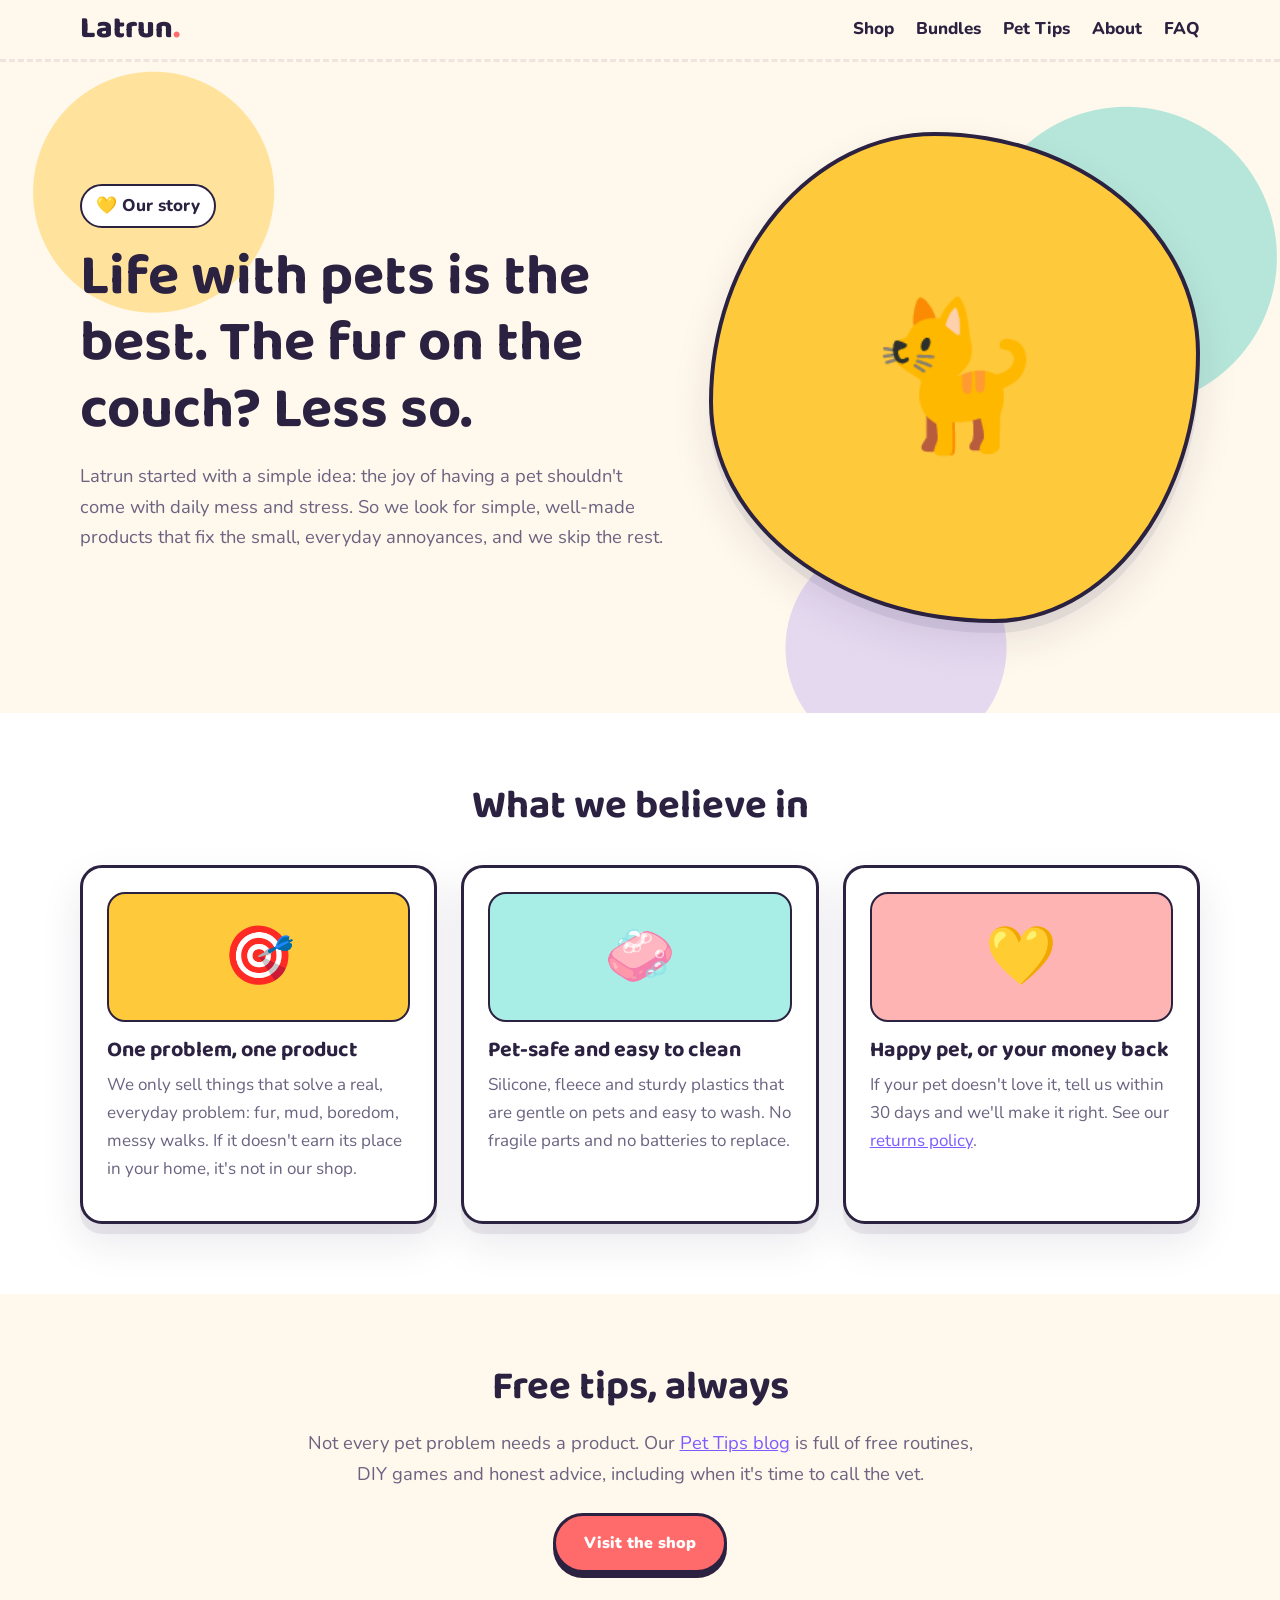
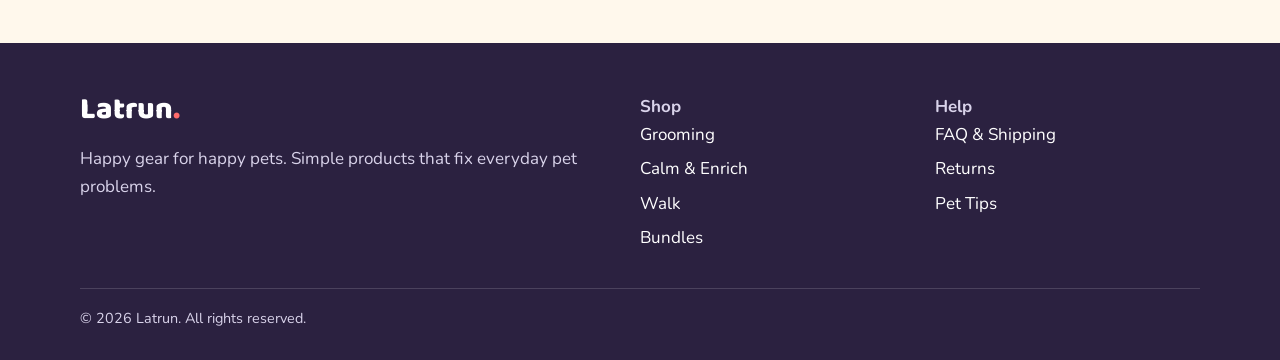
==== about.html @ b6632fc1 "Latrun site v1" ====
<!DOCTYPE html>
<html lang="en">
<head>
  <meta charset="UTF-8">
  <meta name="viewport" content="width=device-width, initial-scale=1.0">
  <title>About Latrun | Happy Gear for Happy Pets</title>
  <meta name="description" content="Latrun makes simple, pet-safe products that fix the small, everyday annoyances of life with dogs and cats. Here's what we believe in.">
  <link rel="preconnect" href="https://fonts.googleapis.com">
  <link rel="preconnect" href="https://fonts.gstatic.com" crossorigin>
  <link href="https://fonts.googleapis.com/css2?family=Baloo+2:wght@600;800&family=Nunito:wght@400;700;800;900&display=swap" rel="stylesheet">
  <link rel="stylesheet" href="styles.css">
</head>
<body>

<nav class="nav">
  <div class="container">
    <a href="index.html" class="logo">Latrun<span>.</span></a>
    <ul>
      <li><a href="shop.html">Shop</a></li>
      <li><a href="shop.html#bundles">Bundles</a></li>
      <li><a href="blog.html">Pet Tips</a></li>
      <li><a href="about.html">About</a></li>
      <li><a href="faq.html">FAQ</a></li>
    </ul>
  </div>
</nav>

<header class="hero">
  <div class="container">
    <div>
      <span class="badge">💛 Our story</span>
      <h1>Life with pets is the best. The fur on the couch? Less so.</h1>
      <p class="lead">Latrun started with a simple idea: the joy of having a pet shouldn't come with daily mess and stress. So we look for simple, well-made products that fix the small, everyday annoyances, and we skip the rest.</p>
    </div>
    <div class="hero-art" aria-hidden="true">🐈</div>
  </div>
</header>

<section class="band-white">
  <div class="container">
    <div class="center"><h2>What we believe in</h2></div>
    <div class="grid grid-3" style="margin-top:36px">
      <div class="card">
        <div class="art bg-sun">🎯</div>
        <h3>One problem, one product</h3>
        <p>We only sell things that solve a real, everyday problem: fur, mud, boredom, messy walks. If it doesn't earn its place in your home, it's not in our shop.</p>
      </div>
      <div class="card">
        <div class="art bg-teal">🧼</div>
        <h3>Pet-safe and easy to clean</h3>
        <p>Silicone, fleece and sturdy plastics that are gentle on pets and easy to wash. No fragile parts and no batteries to replace.</p>
      </div>
      <div class="card">
        <div class="art bg-coral">💛</div>
        <h3>Happy pet, or your money back</h3>
        <p>If your pet doesn't love it, tell us within 30 days and we'll make it right. See our <a href="faq.html#returns">returns policy</a>.</p>
      </div>
    </div>
  </div>
</section>

<section>
  <div class="container center">
    <h2>Free tips, always</h2>
    <p class="lead">Not every pet problem needs a product. Our <a href="blog.html">Pet Tips blog</a> is full of free routines, DIY games and honest advice, including when it's time to call the vet.</p>
    <div style="margin-top:24px"><a href="shop.html" class="btn btn-primary">Visit the shop</a></div>
  </div>
</section>

<footer>
  <div class="container">
    <div>
      <div class="logo">Latrun<span style="color:var(--coral)">.</span></div>
      <p>Happy gear for happy pets. Simple products that fix everyday pet problems.</p>
    </div>
    <div>
      <strong>Shop</strong>
      <a href="shop.html#grooming">Grooming</a>
      <a href="shop.html#enrichment">Calm &amp; Enrich</a>
      <a href="shop.html#walk">Walk</a>
      <a href="shop.html#bundles">Bundles</a>
    </div>
    <div>
      <strong>Help</strong>
      <a href="faq.html">FAQ &amp; Shipping</a>
      <a href="faq.html#returns">Returns</a>
      <a href="blog.html">Pet Tips</a>
    </div>
    <div class="fine">© 2026 Latrun. All rights reserved.</div>
  </div>
</footer>

</body>
</html>
---- styles.css ----
/* Latrun — playful pet store theme */
:root {
  --sun: #FFC93C;
  --coral: #FF6B6B;
  --teal: #2EC4B6;
  --grape: #7B5CFF;
  --mint: #C7F9E5;
  --cream: #FFF8EC;
  --ink: #2B2140;
  --muted: #6B6380;
  --white: #ffffff;
  --radius: 22px;
  --shadow: 0 10px 0 rgba(43, 33, 64, 0.08), 0 18px 40px rgba(43, 33, 64, 0.10);
}

* { box-sizing: border-box; }

body {
  margin: 0;
  font-family: "Nunito", system-ui, sans-serif;
  color: var(--ink);
  background: var(--cream);
  line-height: 1.65;
  font-size: 17px;
}

h1, h2, h3, .logo { font-family: "Baloo 2", "Nunito", sans-serif; line-height: 1.15; }
h1 { font-size: clamp(2.3rem, 5vw, 3.6rem); margin: 0 0 16px; }
h2 { font-size: clamp(1.8rem, 3.5vw, 2.5rem); margin: 0 0 12px; }
h3 { font-size: 1.35rem; margin: 0 0 8px; }
a { color: var(--grape); }
img { max-width: 100%; }

.container { width: min(1120px, 92%); margin: 0 auto; }
.center { text-align: center; }
.lead { font-size: 1.15rem; color: var(--muted); max-width: 680px; }
.center .lead { margin-left: auto; margin-right: auto; }

/* Announcement + nav */
.announce {
  background: var(--ink);
  color: var(--sun);
  text-align: center;
  font-weight: 800;
  font-size: 0.95rem;
  padding: 8px 12px;
}

.nav {
  position: sticky; top: 0; z-index: 10;
  background: rgba(255, 248, 236, 0.92);
  backdrop-filter: blur(8px);
  border-bottom: 3px dashed rgba(43, 33, 64, 0.08);
}
.nav .container { display: flex; align-items: center; justify-content: space-between; padding: 12px 0; gap: 16px; }
.logo { font-size: 1.9rem; font-weight: 800; text-decoration: none; color: var(--ink); }
.logo span { color: var(--coral); }
.nav ul { list-style: none; display: flex; gap: 22px; margin: 0; padding: 0; flex-wrap: wrap; }
.nav a { text-decoration: none; color: var(--ink); font-weight: 800; }
.nav a:hover { color: var(--coral); }

/* Buttons */
.btn {
  display: inline-block;
  padding: 14px 28px;
  border-radius: 999px;
  font-weight: 900;
  text-decoration: none;
  border: 3px solid var(--ink);
  box-shadow: 0 5px 0 var(--ink);
  transition: transform .12s, box-shadow .12s;
  cursor: pointer;
  font-size: 1rem;
  font-family: inherit;
}
.btn:hover { transform: translateY(2px); box-shadow: 0 3px 0 var(--ink); }
.btn-primary { background: var(--coral); color: var(--white); }
.btn-sun { background: var(--sun); color: var(--ink); }
.btn-ghost { background: var(--white); color: var(--ink); }
.btn-soon { background: var(--mint); color: var(--ink); font-size: .9rem; padding: 10px 18px; }

/* Hero */
.hero {
  padding: 70px 0 90px;
  background:
    radial-gradient(circle at 12% 20%, rgba(255, 201, 60, .45) 0 120px, transparent 121px),
    radial-gradient(circle at 88% 30%, rgba(46, 196, 182, .35) 0 150px, transparent 151px),
    radial-gradient(circle at 70% 90%, rgba(123, 92, 255, .20) 0 110px, transparent 111px);
}
.hero .container { display: grid; grid-template-columns: 1.2fr 1fr; gap: 40px; align-items: center; }
.hero .badge {
  display: inline-block; background: var(--white); border: 2px solid var(--ink);
  border-radius: 999px; padding: 6px 14px; font-weight: 800; margin-bottom: 16px;
}
.hero-actions { display: flex; gap: 14px; flex-wrap: wrap; margin-top: 26px; }
.hero-art {
  font-size: 9rem; text-align: center;
  background: var(--sun); border: 4px solid var(--ink); border-radius: 46% 54% 42% 58% / 55% 45% 55% 45%;
  aspect-ratio: 1; display: grid; place-items: center; box-shadow: var(--shadow);
  animation: wobble 6s ease-in-out infinite;
}
@keyframes wobble {
  0%, 100% { border-radius: 46% 54% 42% 58% / 55% 45% 55% 45%; transform: rotate(-2deg); }
  50% { border-radius: 58% 42% 55% 45% / 45% 55% 45% 55%; transform: rotate(2deg); }
}

/* Sections */
section { padding: 70px 0; }
.band-teal { background: var(--teal); color: var(--white); }
.band-teal .lead { color: rgba(255,255,255,.9); }
.band-grape { background: var(--grape); color: var(--white); }
.band-grape .lead { color: rgba(255,255,255,.9); }
.band-white { background: var(--white); }

/* Trust strip */
.trust { display: grid; grid-template-columns: repeat(4, 1fr); gap: 18px; }
.trust div {
  background: var(--white); border: 3px solid var(--ink); border-radius: var(--radius);
  padding: 18px; text-align: center; font-weight: 800; color: var(--ink);
}
.trust .icon { font-size: 2rem; display: block; }

/* Cards */
.grid { display: grid; gap: 24px; }
.grid-3 { grid-template-columns: repeat(3, 1fr); }
.grid-4 { grid-template-columns: repeat(4, 1fr); }

.card {
  background: var(--white); color: var(--ink);
  border: 3px solid var(--ink); border-radius: var(--radius);
  padding: 24px; box-shadow: var(--shadow);
  display: flex; flex-direction: column;
}
.card p { color: var(--muted); margin: 0 0 14px; }
.card .art {
  font-size: 3.6rem; height: 130px; border-radius: 18px; display: grid; place-items: center;
  margin-bottom: 16px; border: 2px solid var(--ink);
}
.bg-sun { background: var(--sun); }
.bg-coral { background: #FFB4B4; }
.bg-teal { background: #A8EDE6; }
.bg-grape { background: #D3C8FF; }
.bg-mint { background: var(--mint); }

.price { font-family: "Baloo 2", sans-serif; font-size: 1.6rem; font-weight: 800; color: var(--ink); }
.price s { font-size: 1.05rem; color: var(--muted); font-weight: 600; margin-left: 6px; }
.card-foot { margin-top: auto; display: flex; align-items: center; justify-content: space-between; gap: 10px; flex-wrap: wrap; }
.tag {
  display: inline-block; font-size: .8rem; font-weight: 900; text-transform: uppercase; letter-spacing: .04em;
  background: var(--ink); color: var(--sun); border-radius: 999px; padding: 3px 10px; margin-bottom: 10px; align-self: flex-start;
}
.card ul { padding-left: 20px; margin: 0 0 16px; color: var(--muted); }

/* Product detail rows on shop page */
.product {
  display: grid; grid-template-columns: 300px 1fr; gap: 32px; align-items: start;
  background: var(--white); border: 3px solid var(--ink); border-radius: var(--radius);
  padding: 28px; margin-bottom: 28px; box-shadow: var(--shadow);
}
.product .art { font-size: 6rem; height: 260px; border-radius: 18px; display: grid; place-items: center; border: 2px solid var(--ink); }
.product h3 { font-size: 1.7rem; }
.product .why { color: var(--muted); }
.product .how { background: var(--cream); border-radius: 14px; padding: 14px 18px; margin: 14px 0; }
.product .how strong { display: block; margin-bottom: 4px; }

.category-title { display: flex; align-items: center; gap: 12px; margin: 50px 0 22px; }
.category-title .pill { font-size: 1.8rem; background: var(--sun); border: 3px solid var(--ink); border-radius: 50%; width: 58px; height: 58px; display: grid; place-items: center; }

/* Video slots */
.video-slot {
  aspect-ratio: 9 / 16; max-height: 420px; width: 100%;
  border: 3px dashed var(--ink); border-radius: var(--radius);
  display: grid; place-items: center; text-align: center; padding: 18px;
  background: repeating-linear-gradient(45deg, #fff, #fff 14px, #FFF1CC 14px, #FFF1CC 28px);
  font-weight: 800; color: var(--ink);
}
.video-slot .play {
  width: 70px; height: 70px; border-radius: 50%; background: var(--coral); color: #fff;
  display: grid; place-items: center; font-size: 1.8rem; margin: 0 auto 10px; border: 3px solid var(--ink);
}

/* Articles */
.article-card .art { height: 150px; }
.article-card a.read { font-weight: 900; text-decoration: none; }

.article { background: var(--white); }
.article .container { max-width: 760px; }
.article h1 { font-size: clamp(2rem, 4.5vw, 2.9rem); }
.article h2 { font-size: 1.7rem; margin-top: 38px; }
.article .meta { color: var(--muted); font-weight: 700; margin-bottom: 28px; }
.article .callout {
  background: var(--mint); border: 3px solid var(--ink); border-radius: var(--radius); padding: 20px 24px; margin: 30px 0;
}
.article .note {
  background: #FFF1CC; border-left: 6px solid var(--sun); border-radius: 10px; padding: 14px 18px; margin: 24px 0;
}
.breadcrumb { font-size: .95rem; font-weight: 700; margin-bottom: 10px; }
.breadcrumb a { text-decoration: none; }

/* FAQ */
details {
  background: var(--white); border: 3px solid var(--ink); border-radius: 18px;
  padding: 16px 20px; margin-bottom: 14px;
}
summary { font-weight: 900; cursor: pointer; font-size: 1.1rem; }
details p { color: var(--muted); margin: 10px 0 0; }

/* Newsletter */
.newsletter form { display: flex; gap: 12px; justify-content: center; flex-wrap: wrap; margin-top: 20px; }
.newsletter input {
  padding: 14px 20px; border-radius: 999px; border: 3px solid var(--ink); font-size: 1rem; min-width: 280px; font-family: inherit;
}

/* Footer */
footer { background: var(--ink); color: #D9D3EA; padding: 50px 0 30px; }
footer .container { display: grid; grid-template-columns: 2fr 1fr 1fr; gap: 30px; }
footer a { color: #fff; text-decoration: none; display: block; margin-bottom: 6px; }
footer .logo { color: #fff; }
footer .fine { grid-column: 1 / -1; border-top: 1px solid rgba(255,255,255,.15); padding-top: 18px; font-size: .9rem; }

/* Responsive */
@media (max-width: 900px) {
  .hero .container, .product { grid-template-columns: 1fr; }
  .grid-3, .grid-4, .trust { grid-template-columns: repeat(2, 1fr); }
  footer .container { grid-template-columns: 1fr; }
  .hero-art { max-width: 320px; margin: 0 auto; font-size: 7rem; }
}
@media (max-width: 560px) {
  .grid-3, .grid-4, .trust { grid-template-columns: 1fr; }
  .nav ul { gap: 14px; font-size: .95rem; }
}
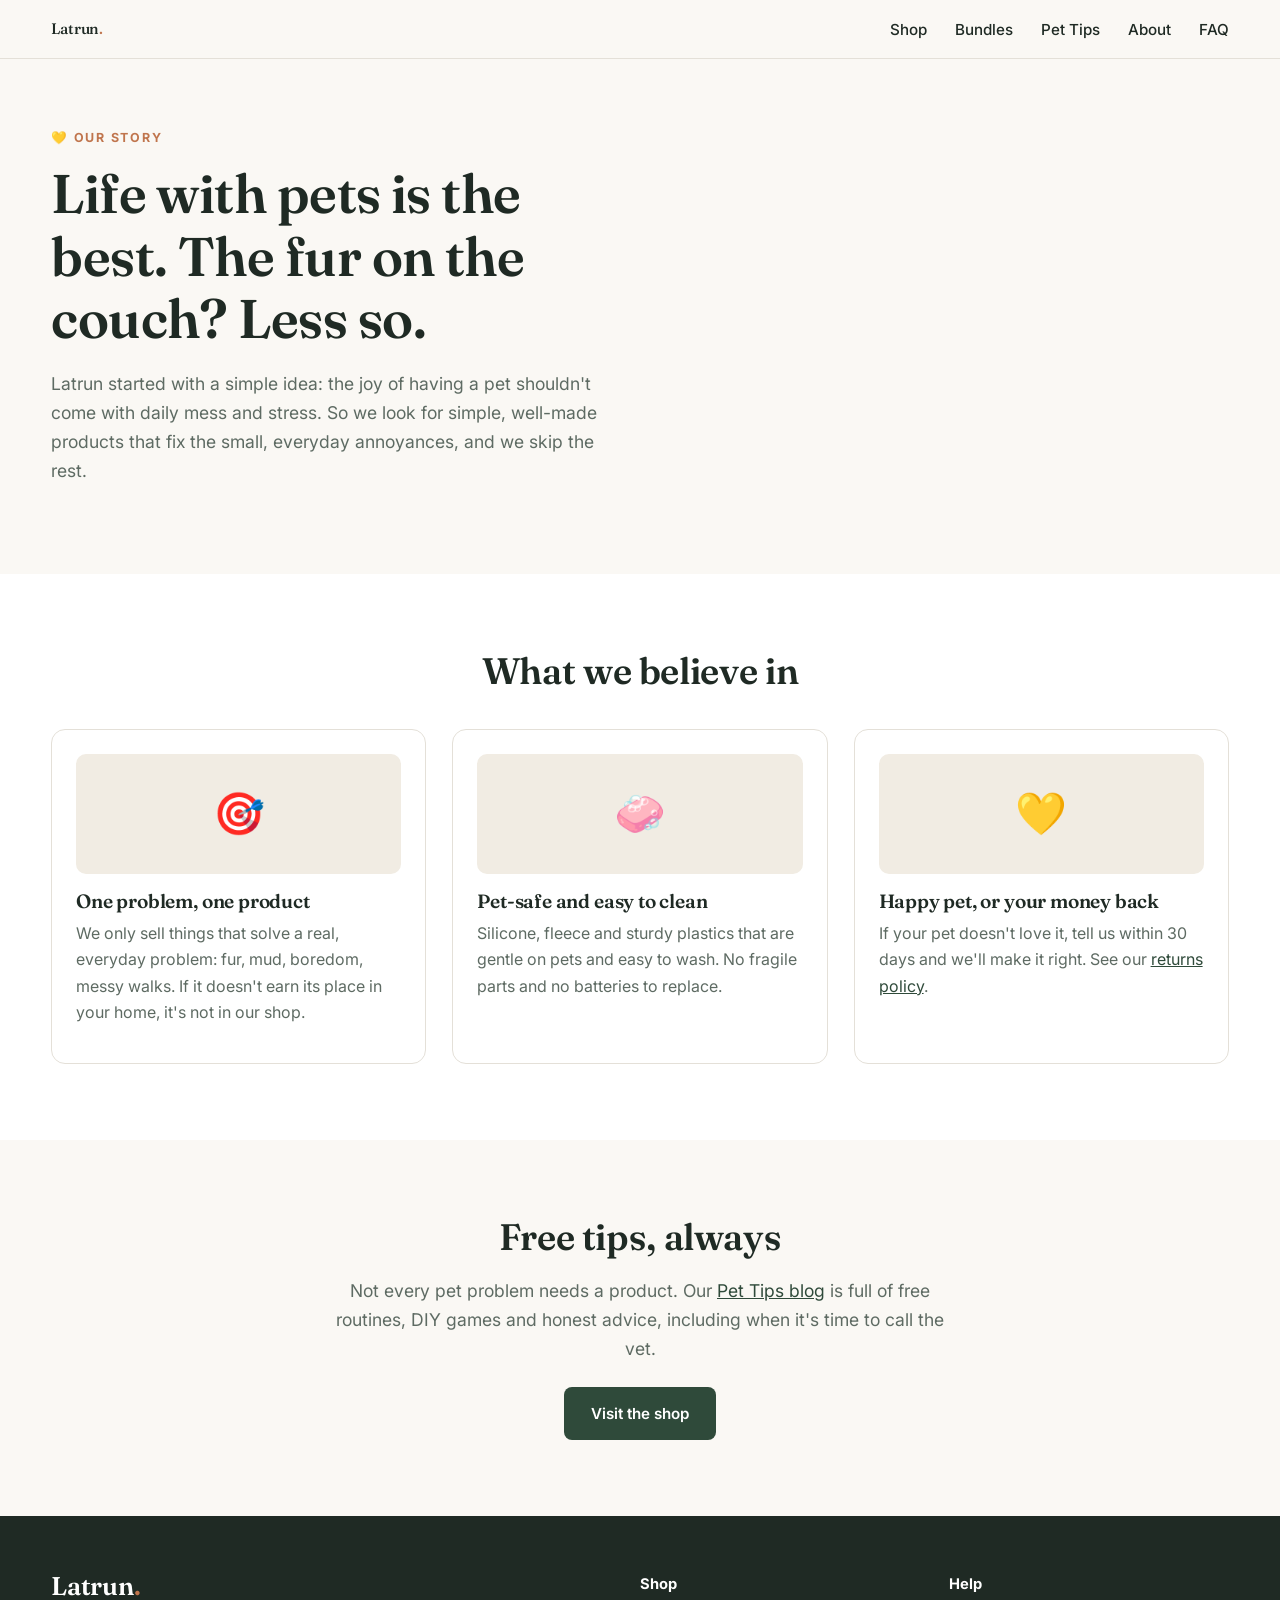
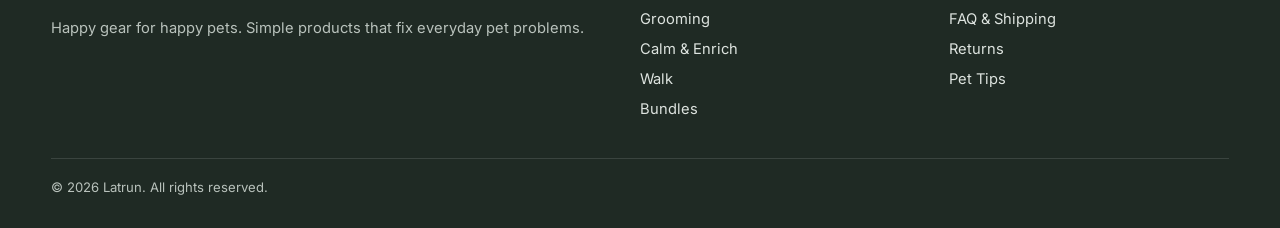
==== commit b8f3d0f3: "Latrun site update 2026-10-09 10:39" ====
--- a/about.html
+++ b/about.html
@@ -7,8 +7,7 @@
   <meta name="description" content="Latrun makes simple, pet-safe products that fix the small, everyday annoyances of life with dogs and cats. Here's what we believe in.">
   <link rel="preconnect" href="https://fonts.googleapis.com">
   <link rel="preconnect" href="https://fonts.gstatic.com" crossorigin>
-  <link href="https://fonts.googleapis.com/css2?family=Baloo+2:wght@600;800&family=Nunito:wght@400;700;800;900&display=swap" rel="stylesheet">
-  <link rel="stylesheet" href="styles.css">
+  <link rel="stylesheet" href="styles.css?v=2">
 </head>
 <body>
 
--- a/styles.css
+++ b/styles.css
@@ -1,231 +1,207 @@
-/* Latrun — playful pet store theme */
+/* Latrun — clean, grown-up pet store theme */
+@import url("https://fonts.googleapis.com/css2?family=Fraunces:opsz,wght@9..144,500;9..144,600&family=Inter:wght@400;500;600;700&display=swap");
+
 :root {
-  --sun: #FFC93C;
-  --coral: #FF6B6B;
-  --teal: #2EC4B6;
-  --grape: #7B5CFF;
-  --mint: #C7F9E5;
-  --cream: #FFF8EC;
-  --ink: #2B2140;
-  --muted: #6B6380;
-  --white: #ffffff;
-  --radius: 22px;
-  --shadow: 0 10px 0 rgba(43, 33, 64, 0.08), 0 18px 40px rgba(43, 33, 64, 0.10);
+  --ink: #1F2A24;
+  --muted: #5E6B63;
+  --line: #E4E0D8;
+  --bg: #FAF8F4;
+  --paper: #FFFFFF;
+  --sand: #F1ECE3;
+  --forest: #2F4A3A;
+  --forest-dark: #233A2D;
+  --clay: #C0754D;
+  --radius: 14px;
+  --shadow: 0 1px 2px rgba(31, 42, 36, .06), 0 8px 24px rgba(31, 42, 36, .06);
+  /* legacy names kept so older pages still render */
+  --sun: var(--sand); --coral: var(--clay); --teal: var(--forest); --grape: var(--forest);
+  --mint: var(--sand); --cream: var(--bg); --white: #fff;
 }
 
 * { box-sizing: border-box; }
 
 body {
   margin: 0;
-  font-family: "Nunito", system-ui, sans-serif;
+  font-family: "Inter", system-ui, sans-serif;
   color: var(--ink);
-  background: var(--cream);
+  background: var(--bg);
   line-height: 1.65;
-  font-size: 17px;
-}
-
-h1, h2, h3, .logo { font-family: "Baloo 2", "Nunito", sans-serif; line-height: 1.15; }
-h1 { font-size: clamp(2.3rem, 5vw, 3.6rem); margin: 0 0 16px; }
-h2 { font-size: clamp(1.8rem, 3.5vw, 2.5rem); margin: 0 0 12px; }
-h3 { font-size: 1.35rem; margin: 0 0 8px; }
-a { color: var(--grape); }
-img { max-width: 100%; }
-
-.container { width: min(1120px, 92%); margin: 0 auto; }
+  font-size: 16px;
+  -webkit-font-smoothing: antialiased;
+}
+
+h1, h2, h3, .logo { font-family: "Fraunces", Georgia, serif; font-weight: 600; line-height: 1.15; letter-spacing: -0.01em; }
+h1 { font-size: clamp(2.2rem, 4.6vw, 3.4rem); margin: 0 0 18px; }
+h2 { font-size: clamp(1.7rem, 3vw, 2.3rem); margin: 0 0 12px; }
+h3 { font-size: 1.2rem; margin: 0 0 8px; }
+a { color: var(--forest); }
+img { max-width: 100%; display: block; }
+
+.container { width: min(1180px, 92%); margin: 0 auto; }
 .center { text-align: center; }
-.lead { font-size: 1.15rem; color: var(--muted); max-width: 680px; }
+.lead { font-size: 1.1rem; color: var(--muted); max-width: 640px; }
 .center .lead { margin-left: auto; margin-right: auto; }
+.eyebrow { display: block; font-size: .78rem; font-weight: 700; letter-spacing: .14em; text-transform: uppercase; color: var(--clay); margin-bottom: 12px; }
+
+.section-head { display: flex; align-items: end; justify-content: space-between; gap: 20px; margin-bottom: 32px; flex-wrap: wrap; }
+.section-head h2 { margin: 0; }
+.section-head a { font-weight: 600; text-decoration: none; }
 
 /* Announcement + nav */
-.announce {
-  background: var(--ink);
-  color: var(--sun);
-  text-align: center;
-  font-weight: 800;
-  font-size: 0.95rem;
-  padding: 8px 12px;
-}
-
-.nav {
-  position: sticky; top: 0; z-index: 10;
-  background: rgba(255, 248, 236, 0.92);
-  backdrop-filter: blur(8px);
-  border-bottom: 3px dashed rgba(43, 33, 64, 0.08);
-}
-.nav .container { display: flex; align-items: center; justify-content: space-between; padding: 12px 0; gap: 16px; }
-.logo { font-size: 1.9rem; font-weight: 800; text-decoration: none; color: var(--ink); }
-.logo span { color: var(--coral); }
-.nav ul { list-style: none; display: flex; gap: 22px; margin: 0; padding: 0; flex-wrap: wrap; }
-.nav a { text-decoration: none; color: var(--ink); font-weight: 800; }
-.nav a:hover { color: var(--coral); }
+.announce { background: var(--forest-dark); color: #E9E4D8; text-align: center; font-size: .85rem; font-weight: 500; letter-spacing: .02em; padding: 9px 12px; }
+
+.nav { position: sticky; top: 0; z-index: 10; background: rgba(250, 248, 244, .94); backdrop-filter: blur(8px); border-bottom: 1px solid var(--line); }
+.nav .container { display: flex; align-items: center; justify-content: space-between; padding: 16px 0; gap: 16px; }
+.logo { font-size: 1.6rem; text-decoration: none; color: var(--ink); }
+.logo span { color: var(--clay); }
+.nav ul { list-style: none; display: flex; gap: 28px; margin: 0; padding: 0; flex-wrap: wrap; }
+.nav a { text-decoration: none; color: var(--ink); font-weight: 500; font-size: .95rem; }
+.nav a:hover { color: var(--clay); }
 
 /* Buttons */
 .btn {
-  display: inline-block;
-  padding: 14px 28px;
-  border-radius: 999px;
-  font-weight: 900;
-  text-decoration: none;
-  border: 3px solid var(--ink);
-  box-shadow: 0 5px 0 var(--ink);
-  transition: transform .12s, box-shadow .12s;
-  cursor: pointer;
-  font-size: 1rem;
-  font-family: inherit;
-}
-.btn:hover { transform: translateY(2px); box-shadow: 0 3px 0 var(--ink); }
-.btn-primary { background: var(--coral); color: var(--white); }
-.btn-sun { background: var(--sun); color: var(--ink); }
-.btn-ghost { background: var(--white); color: var(--ink); }
-.btn-soon { background: var(--mint); color: var(--ink); font-size: .9rem; padding: 10px 18px; }
+  display: inline-block; padding: 13px 26px; border-radius: 8px; font-weight: 600; font-size: .95rem;
+  text-decoration: none; border: 1px solid transparent; cursor: pointer; font-family: inherit;
+  transition: background .15s, color .15s, border-color .15s;
+}
+.btn-primary { background: var(--forest); color: #fff; }
+.btn-primary:hover { background: var(--forest-dark); }
+.btn-ghost, .btn-sun { background: transparent; color: var(--ink); border-color: var(--ink); }
+.btn-ghost:hover, .btn-sun:hover { background: var(--ink); color: #fff; }
+.btn-soon { background: var(--sand); color: var(--muted); font-size: .85rem; padding: 9px 16px; cursor: default; }
+.btn-sm { padding: 9px 16px; font-size: .85rem; }
 
 /* Hero */
-.hero {
-  padding: 70px 0 90px;
-  background:
-    radial-gradient(circle at 12% 20%, rgba(255, 201, 60, .45) 0 120px, transparent 121px),
-    radial-gradient(circle at 88% 30%, rgba(46, 196, 182, .35) 0 150px, transparent 151px),
-    radial-gradient(circle at 70% 90%, rgba(123, 92, 255, .20) 0 110px, transparent 111px);
-}
-.hero .container { display: grid; grid-template-columns: 1.2fr 1fr; gap: 40px; align-items: center; }
-.hero .badge {
-  display: inline-block; background: var(--white); border: 2px solid var(--ink);
-  border-radius: 999px; padding: 6px 14px; font-weight: 800; margin-bottom: 16px;
-}
-.hero-actions { display: flex; gap: 14px; flex-wrap: wrap; margin-top: 26px; }
-.hero-art {
-  font-size: 9rem; text-align: center;
-  background: var(--sun); border: 4px solid var(--ink); border-radius: 46% 54% 42% 58% / 55% 45% 55% 45%;
-  aspect-ratio: 1; display: grid; place-items: center; box-shadow: var(--shadow);
-  animation: wobble 6s ease-in-out infinite;
-}
-@keyframes wobble {
-  0%, 100% { border-radius: 46% 54% 42% 58% / 55% 45% 55% 45%; transform: rotate(-2deg); }
-  50% { border-radius: 58% 42% 55% 45% / 45% 55% 45% 55%; transform: rotate(2deg); }
-}
+.hero { padding: 64px 0 72px; }
+.hero .container { display: grid; grid-template-columns: 1.05fr 1fr; gap: 56px; align-items: center; }
+.hero .badge { display: inline-block; font-size: .78rem; font-weight: 700; letter-spacing: .14em; text-transform: uppercase; color: var(--clay); margin-bottom: 14px; }
+.hero-actions { display: flex; gap: 12px; flex-wrap: wrap; margin-top: 28px; }
+.hero-photo { border-radius: 20px; overflow: hidden; aspect-ratio: 4 / 5; box-shadow: var(--shadow); }
+.hero-photo img { width: 100%; height: 100%; object-fit: cover; }
+.hero-art { display: none; }
+.hero-stats { display: flex; gap: 36px; margin-top: 40px; padding-top: 26px; border-top: 1px solid var(--line); }
+.hero-stats strong { display: block; font-family: "Fraunces", serif; font-size: 1.5rem; font-weight: 600; }
+.hero-stats span { color: var(--muted); font-size: .9rem; }
+
+.page-hero { padding: 56px 0 36px; border-bottom: 1px solid var(--line); }
 
 /* Sections */
-section { padding: 70px 0; }
-.band-teal { background: var(--teal); color: var(--white); }
-.band-teal .lead { color: rgba(255,255,255,.9); }
-.band-grape { background: var(--grape); color: var(--white); }
-.band-grape .lead { color: rgba(255,255,255,.9); }
-.band-white { background: var(--white); }
+section { padding: 76px 0; }
+.band-white { background: var(--paper); }
+.band-sand, .band-teal, .band-grape { background: var(--sand); color: var(--ink); }
+.band-teal .lead, .band-grape .lead { color: var(--muted); }
+.band-dark { background: var(--forest); color: #EDE9DF; }
+.band-dark .lead { color: #C9D3CB; }
 
 /* Trust strip */
+.trust-bar { background: var(--paper); border-bottom: 1px solid var(--line); padding: 22px 0; }
 .trust { display: grid; grid-template-columns: repeat(4, 1fr); gap: 18px; }
-.trust div {
-  background: var(--white); border: 3px solid var(--ink); border-radius: var(--radius);
-  padding: 18px; text-align: center; font-weight: 800; color: var(--ink);
-}
-.trust .icon { font-size: 2rem; display: block; }
-
-/* Cards */
-.grid { display: grid; gap: 24px; }
+.trust div { text-align: center; font-weight: 500; font-size: .92rem; color: var(--ink); }
+.trust .icon { display: block; font-size: 1.1rem; color: var(--clay); margin-bottom: 2px; }
+
+/* Grids + cards */
+.grid { display: grid; gap: 26px; }
 .grid-3 { grid-template-columns: repeat(3, 1fr); }
 .grid-4 { grid-template-columns: repeat(4, 1fr); }
 
-.card {
-  background: var(--white); color: var(--ink);
-  border: 3px solid var(--ink); border-radius: var(--radius);
-  padding: 24px; box-shadow: var(--shadow);
-  display: flex; flex-direction: column;
-}
+.card { background: var(--paper); color: var(--ink); border: 1px solid var(--line); border-radius: var(--radius); padding: 24px; display: flex; flex-direction: column; }
 .card p { color: var(--muted); margin: 0 0 14px; }
-.card .art {
-  font-size: 3.6rem; height: 130px; border-radius: 18px; display: grid; place-items: center;
-  margin-bottom: 16px; border: 2px solid var(--ink);
-}
-.bg-sun { background: var(--sun); }
-.bg-coral { background: #FFB4B4; }
-.bg-teal { background: #A8EDE6; }
-.bg-grape { background: #D3C8FF; }
-.bg-mint { background: var(--mint); }
-
-.price { font-family: "Baloo 2", sans-serif; font-size: 1.6rem; font-weight: 800; color: var(--ink); }
-.price s { font-size: 1.05rem; color: var(--muted); font-weight: 600; margin-left: 6px; }
+.card ul { padding-left: 18px; margin: 0 0 18px; color: var(--muted); }
+.card .art, .product .art { font-size: 2.6rem; height: 120px; border-radius: 10px; display: grid; place-items: center; margin-bottom: 16px; background: var(--sand); }
+.bg-sun, .bg-coral, .bg-teal, .bg-grape, .bg-mint { background: var(--sand); }
+
+.card-photo { margin: -24px -24px 20px; aspect-ratio: 4 / 3; overflow: hidden; border-radius: var(--radius) var(--radius) 0 0; background: var(--sand); }
+.card-photo img { width: 100%; height: 100%; object-fit: cover; transition: transform .5s; }
+.card:hover .card-photo img { transform: scale(1.04); }
+
+.price { font-family: "Fraunces", serif; font-size: 1.35rem; font-weight: 600; color: var(--ink); }
+.price s { font-family: "Inter", sans-serif; font-size: .95rem; color: var(--muted); font-weight: 400; margin-left: 8px; }
 .card-foot { margin-top: auto; display: flex; align-items: center; justify-content: space-between; gap: 10px; flex-wrap: wrap; }
-.tag {
-  display: inline-block; font-size: .8rem; font-weight: 900; text-transform: uppercase; letter-spacing: .04em;
-  background: var(--ink); color: var(--sun); border-radius: 999px; padding: 3px 10px; margin-bottom: 10px; align-self: flex-start;
-}
-.card ul { padding-left: 20px; margin: 0 0 16px; color: var(--muted); }
+.tag { display: inline-block; font-size: .7rem; font-weight: 700; text-transform: uppercase; letter-spacing: .1em; color: var(--clay); margin-bottom: 8px; align-self: flex-start; }
+
+/* Product tiles (grid) */
+.tile { text-decoration: none; color: var(--ink); display: flex; flex-direction: column; }
+.tile .ph { position: relative; aspect-ratio: 1; border-radius: var(--radius); overflow: hidden; background: var(--sand); margin-bottom: 14px; }
+.tile .ph img { width: 100%; height: 100%; object-fit: cover; transition: transform .5s; }
+.tile:hover .ph img { transform: scale(1.05); }
+.tile .flag { position: absolute; top: 12px; left: 12px; background: var(--paper); color: var(--ink); font-size: .7rem; font-weight: 700; letter-spacing: .08em; text-transform: uppercase; padding: 5px 10px; border-radius: 6px; }
+.tile .cat { font-size: .78rem; color: var(--muted); text-transform: uppercase; letter-spacing: .1em; }
+.tile h3 { font-family: "Inter", sans-serif; font-size: 1rem; font-weight: 600; margin: 4px 0 4px; }
+.tile .price { font-size: 1.1rem; }
+.stars { color: var(--clay); font-size: .85rem; letter-spacing: 1px; }
+
+/* Shop-by-need tiles */
+.need { position: relative; display: block; aspect-ratio: 3 / 4; border-radius: var(--radius); overflow: hidden; color: #fff; text-decoration: none; }
+.need img { width: 100%; height: 100%; object-fit: cover; transition: transform .5s; }
+.need:hover img { transform: scale(1.05); }
+.need::after { content: ""; position: absolute; inset: 0; background: linear-gradient(to top, rgba(20, 28, 23, .78), rgba(20, 28, 23, 0) 60%); }
+.need div { position: absolute; left: 22px; right: 22px; bottom: 20px; z-index: 1; }
+.need h3 { color: #fff; font-size: 1.35rem; margin: 0 0 4px; }
+.need p { margin: 0; font-size: .9rem; color: rgba(255, 255, 255, .85); }
 
 /* Product detail rows on shop page */
-.product {
-  display: grid; grid-template-columns: 300px 1fr; gap: 32px; align-items: start;
-  background: var(--white); border: 3px solid var(--ink); border-radius: var(--radius);
-  padding: 28px; margin-bottom: 28px; box-shadow: var(--shadow);
-}
-.product .art { font-size: 6rem; height: 260px; border-radius: 18px; display: grid; place-items: center; border: 2px solid var(--ink); }
+.product { display: grid; grid-template-columns: 380px 1fr; gap: 44px; align-items: start; padding: 40px 0; border-top: 1px solid var(--line); scroll-margin-top: 90px; }
+.product .ph { aspect-ratio: 1; border-radius: var(--radius); overflow: hidden; background: var(--sand); }
+.product .ph img { width: 100%; height: 100%; object-fit: cover; }
 .product h3 { font-size: 1.7rem; }
 .product .why { color: var(--muted); }
-.product .how { background: var(--cream); border-radius: 14px; padding: 14px 18px; margin: 14px 0; }
+.product .how { background: var(--sand); border-radius: 10px; padding: 14px 18px; margin: 16px 0; font-size: .95rem; }
 .product .how strong { display: block; margin-bottom: 4px; }
-
-.category-title { display: flex; align-items: center; gap: 12px; margin: 50px 0 22px; }
-.category-title .pill { font-size: 1.8rem; background: var(--sun); border: 3px solid var(--ink); border-radius: 50%; width: 58px; height: 58px; display: grid; place-items: center; }
+.product ul { color: var(--muted); padding-left: 18px; }
+.product .card-foot { margin-top: 18px; justify-content: flex-start; gap: 20px; }
+
+.category-title { display: flex; align-items: baseline; gap: 14px; margin: 64px 0 8px; scroll-margin-top: 90px; }
+.category-title .pill { display: none; }
+.category-title h2 { margin: 0; }
 
 /* Video slots */
-.video-slot {
-  aspect-ratio: 9 / 16; max-height: 420px; width: 100%;
-  border: 3px dashed var(--ink); border-radius: var(--radius);
-  display: grid; place-items: center; text-align: center; padding: 18px;
-  background: repeating-linear-gradient(45deg, #fff, #fff 14px, #FFF1CC 14px, #FFF1CC 28px);
-  font-weight: 800; color: var(--ink);
-}
-.video-slot .play {
-  width: 70px; height: 70px; border-radius: 50%; background: var(--coral); color: #fff;
-  display: grid; place-items: center; font-size: 1.8rem; margin: 0 auto 10px; border: 3px solid var(--ink);
-}
+.video-slot { aspect-ratio: 9 / 16; max-height: 420px; width: 100%; border: 1px dashed var(--line); border-radius: var(--radius); display: grid; place-items: center; text-align: center; padding: 18px; background: var(--sand); font-weight: 500; color: var(--muted); }
+.video-slot .play { width: 56px; height: 56px; border-radius: 50%; background: var(--forest); color: #fff; display: grid; place-items: center; font-size: 1.2rem; margin: 0 auto 10px; }
 
 /* Articles */
-.article-card .art { height: 150px; }
-.article-card a.read { font-weight: 900; text-decoration: none; }
-
-.article { background: var(--white); }
-.article .container { max-width: 760px; }
-.article h1 { font-size: clamp(2rem, 4.5vw, 2.9rem); }
-.article h2 { font-size: 1.7rem; margin-top: 38px; }
-.article .meta { color: var(--muted); font-weight: 700; margin-bottom: 28px; }
-.article .callout {
-  background: var(--mint); border: 3px solid var(--ink); border-radius: var(--radius); padding: 20px 24px; margin: 30px 0;
-}
-.article .note {
-  background: #FFF1CC; border-left: 6px solid var(--sun); border-radius: 10px; padding: 14px 18px; margin: 24px 0;
-}
-.breadcrumb { font-size: .95rem; font-weight: 700; margin-bottom: 10px; }
+.article-card a.read { font-weight: 600; text-decoration: none; }
+.article { background: var(--paper); }
+.article .container { max-width: 740px; }
+.article h1 { font-size: clamp(2rem, 4.2vw, 2.8rem); }
+.article h2 { font-size: 1.6rem; margin-top: 40px; }
+.article .meta { color: var(--muted); margin-bottom: 28px; }
+.article .callout { background: var(--sand); border-radius: var(--radius); padding: 22px 26px; margin: 32px 0; }
+.article .note { background: var(--bg); border-left: 3px solid var(--clay); border-radius: 6px; padding: 14px 18px; margin: 24px 0; }
+.breadcrumb { font-size: .9rem; margin-bottom: 10px; color: var(--muted); }
 .breadcrumb a { text-decoration: none; }
 
 /* FAQ */
-details {
-  background: var(--white); border: 3px solid var(--ink); border-radius: 18px;
-  padding: 16px 20px; margin-bottom: 14px;
-}
-summary { font-weight: 900; cursor: pointer; font-size: 1.1rem; }
+details { background: var(--paper); border: 1px solid var(--line); border-radius: 10px; padding: 18px 22px; margin-bottom: 12px; }
+summary { font-weight: 600; cursor: pointer; font-size: 1.05rem; }
 details p { color: var(--muted); margin: 10px 0 0; }
 
 /* Newsletter */
-.newsletter form { display: flex; gap: 12px; justify-content: center; flex-wrap: wrap; margin-top: 20px; }
-.newsletter input {
-  padding: 14px 20px; border-radius: 999px; border: 3px solid var(--ink); font-size: 1rem; min-width: 280px; font-family: inherit;
-}
+.newsletter form { display: flex; gap: 10px; justify-content: center; flex-wrap: wrap; margin-top: 22px; }
+.newsletter input { padding: 13px 18px; border-radius: 8px; border: 1px solid var(--line); font-size: 1rem; min-width: 300px; font-family: inherit; }
+.band-dark .btn-primary { background: #EDE9DF; color: var(--forest-dark); }
 
 /* Footer */
-footer { background: var(--ink); color: #D9D3EA; padding: 50px 0 30px; }
+footer { background: var(--ink); color: #B9C2BC; padding: 56px 0 30px; font-size: .92rem; }
 footer .container { display: grid; grid-template-columns: 2fr 1fr 1fr; gap: 30px; }
-footer a { color: #fff; text-decoration: none; display: block; margin-bottom: 6px; }
+footer strong { color: #fff; display: block; margin-bottom: 10px; }
+footer a { color: #DDE3DF; text-decoration: none; display: block; margin-bottom: 6px; }
+footer a:hover { color: #fff; }
 footer .logo { color: #fff; }
-footer .fine { grid-column: 1 / -1; border-top: 1px solid rgba(255,255,255,.15); padding-top: 18px; font-size: .9rem; }
+footer .fine { grid-column: 1 / -1; border-top: 1px solid rgba(255, 255, 255, .12); padding-top: 18px; font-size: .82rem; }
 
 /* Responsive */
-@media (max-width: 900px) {
-  .hero .container, .product { grid-template-columns: 1fr; }
+@media (max-width: 960px) {
+  .hero .container, .product { grid-template-columns: 1fr; gap: 28px; }
   .grid-3, .grid-4, .trust { grid-template-columns: repeat(2, 1fr); }
   footer .container { grid-template-columns: 1fr; }
-  .hero-art { max-width: 320px; margin: 0 auto; font-size: 7rem; }
+  .hero-photo { aspect-ratio: 4 / 3; }
 }
 @media (max-width: 560px) {
-  .grid-3, .grid-4, .trust { grid-template-columns: 1fr; }
-  .nav ul { gap: 14px; font-size: .95rem; }
-}
+  .grid-3 { grid-template-columns: 1fr; }
+  .grid-4 { grid-template-columns: repeat(2, 1fr); gap: 16px; }
+  .trust { grid-template-columns: repeat(2, 1fr); }
+  .nav .container { flex-direction: column; gap: 8px; }
+  .nav ul { gap: 18px; }
+  .hero-stats { gap: 22px; }
+  section { padding: 56px 0; }
+}
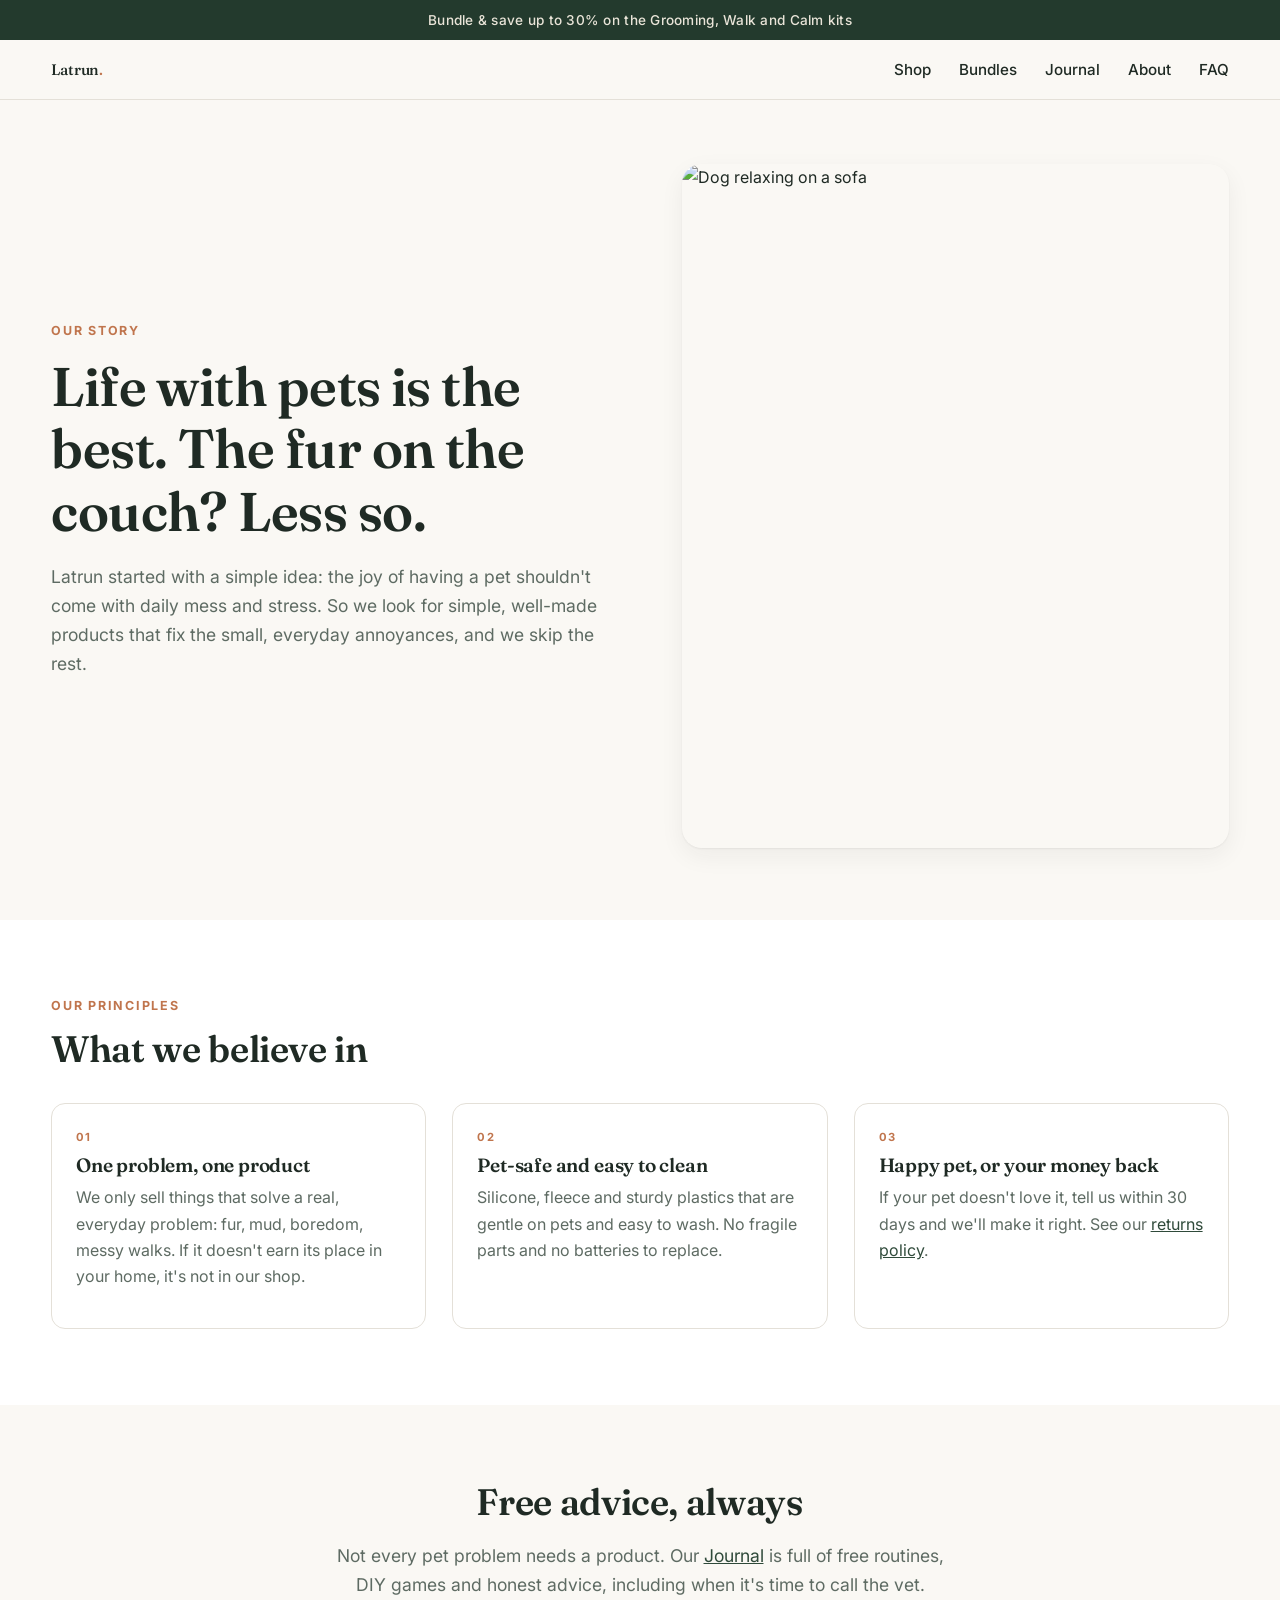
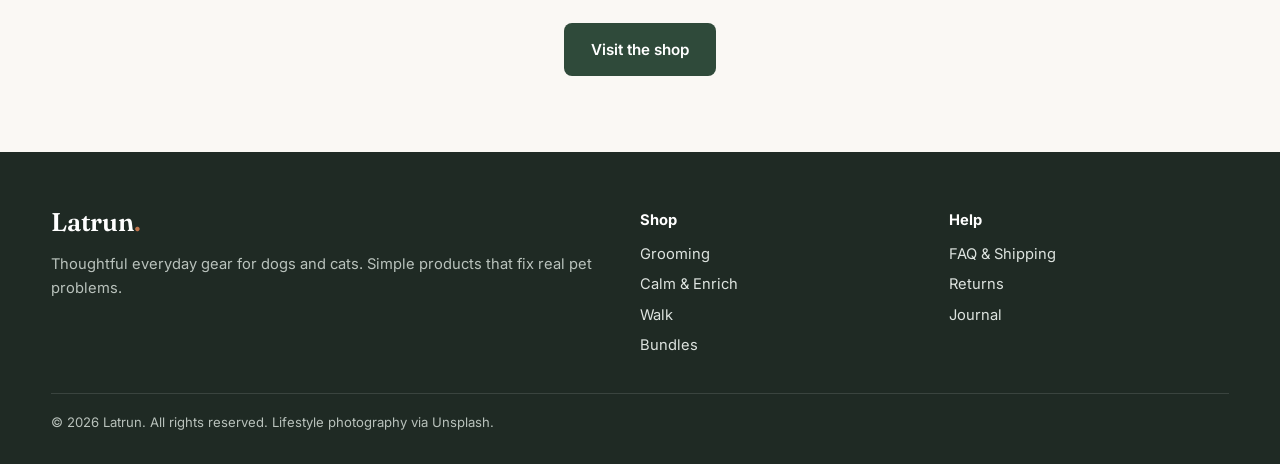
==== commit 9bb00907: "Latrun site update 2026-10-09 10:47" ====
--- a/about.html
+++ b/about.html
@@ -3,13 +3,13 @@
 <head>
   <meta charset="UTF-8">
   <meta name="viewport" content="width=device-width, initial-scale=1.0">
-  <title>About Latrun | Happy Gear for Happy Pets</title>
+  <title>About Latrun | Thoughtful Everyday Gear for Dogs &amp; Cats</title>
   <meta name="description" content="Latrun makes simple, pet-safe products that fix the small, everyday annoyances of life with dogs and cats. Here's what we believe in.">
-  <link rel="preconnect" href="https://fonts.googleapis.com">
-  <link rel="preconnect" href="https://fonts.gstatic.com" crossorigin>
   <link rel="stylesheet" href="styles.css?v=2">
 </head>
 <body>
+
+<div class="announce">Bundle &amp; save up to 30% on the Grooming, Walk and Calm kits</div>
 
 <nav class="nav">
   <div class="container">
@@ -17,7 +17,7 @@
     <ul>
       <li><a href="shop.html">Shop</a></li>
       <li><a href="shop.html#bundles">Bundles</a></li>
-      <li><a href="blog.html">Pet Tips</a></li>
+      <li><a href="blog.html">Journal</a></li>
       <li><a href="about.html">About</a></li>
       <li><a href="faq.html">FAQ</a></li>
     </ul>
@@ -27,30 +27,30 @@
 <header class="hero">
   <div class="container">
     <div>
-      <span class="badge">💛 Our story</span>
+      <span class="badge">Our story</span>
       <h1>Life with pets is the best. The fur on the couch? Less so.</h1>
       <p class="lead">Latrun started with a simple idea: the joy of having a pet shouldn't come with daily mess and stress. So we look for simple, well-made products that fix the small, everyday annoyances, and we skip the rest.</p>
     </div>
-    <div class="hero-art" aria-hidden="true">🐈</div>
+    <div class="hero-photo"><img src="https://images.unsplash.com/photo-1455287278107-115faab3eafa?auto=format&fit=crop&w=900&q=75" alt="Dog relaxing on a sofa"></div>
   </div>
 </header>
 
 <section class="band-white">
   <div class="container">
-    <div class="center"><h2>What we believe in</h2></div>
-    <div class="grid grid-3" style="margin-top:36px">
+    <div class="section-head"><div><span class="eyebrow">Our principles</span><h2>What we believe in</h2></div></div>
+    <div class="grid grid-3">
       <div class="card">
-        <div class="art bg-sun">🎯</div>
+        <span class="tag">01</span>
         <h3>One problem, one product</h3>
         <p>We only sell things that solve a real, everyday problem: fur, mud, boredom, messy walks. If it doesn't earn its place in your home, it's not in our shop.</p>
       </div>
       <div class="card">
-        <div class="art bg-teal">🧼</div>
+        <span class="tag">02</span>
         <h3>Pet-safe and easy to clean</h3>
         <p>Silicone, fleece and sturdy plastics that are gentle on pets and easy to wash. No fragile parts and no batteries to replace.</p>
       </div>
       <div class="card">
-        <div class="art bg-coral">💛</div>
+        <span class="tag">03</span>
         <h3>Happy pet, or your money back</h3>
         <p>If your pet doesn't love it, tell us within 30 days and we'll make it right. See our <a href="faq.html#returns">returns policy</a>.</p>
       </div>
@@ -60,8 +60,8 @@
 
 <section>
   <div class="container center">
-    <h2>Free tips, always</h2>
-    <p class="lead">Not every pet problem needs a product. Our <a href="blog.html">Pet Tips blog</a> is full of free routines, DIY games and honest advice, including when it's time to call the vet.</p>
+    <h2>Free advice, always</h2>
+    <p class="lead">Not every pet problem needs a product. Our <a href="blog.html">Journal</a> is full of free routines, DIY games and honest advice, including when it's time to call the vet.</p>
     <div style="margin-top:24px"><a href="shop.html" class="btn btn-primary">Visit the shop</a></div>
   </div>
 </section>
@@ -69,8 +69,8 @@
 <footer>
   <div class="container">
     <div>
-      <div class="logo">Latrun<span style="color:var(--coral)">.</span></div>
-      <p>Happy gear for happy pets. Simple products that fix everyday pet problems.</p>
+      <div class="logo">Latrun<span style="color:var(--clay)">.</span></div>
+      <p>Thoughtful everyday gear for dogs and cats. Simple products that fix real pet problems.</p>
     </div>
     <div>
       <strong>Shop</strong>
@@ -83,9 +83,9 @@
       <strong>Help</strong>
       <a href="faq.html">FAQ &amp; Shipping</a>
       <a href="faq.html#returns">Returns</a>
-      <a href="blog.html">Pet Tips</a>
+      <a href="blog.html">Journal</a>
     </div>
-    <div class="fine">© 2026 Latrun. All rights reserved.</div>
+    <div class="fine">© 2026 Latrun. All rights reserved. Lifestyle photography via Unsplash.</div>
   </div>
 </footer>
 
